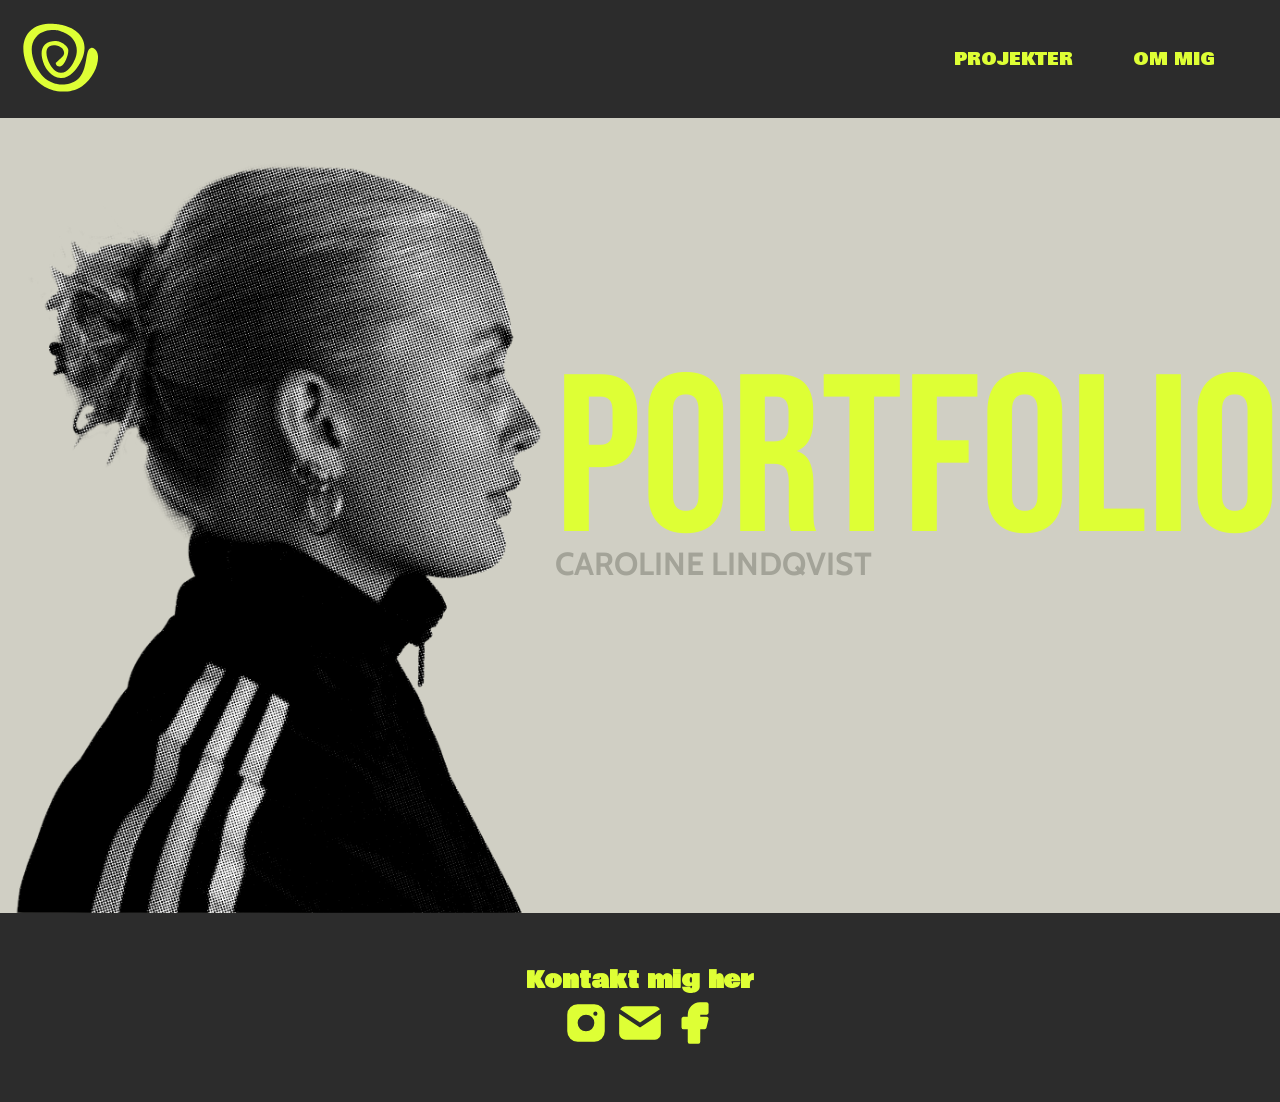
==== index.html @ 2909e201 "indhold indsat på alle sider" ====
<!DOCTYPE html>
<html lang="da">

<head>
    <meta charset="UTF-8">
    <meta name="viewport" content="width=device-width, initial-scale=1.0">
    <title>Forside</title>
    <link rel="stylesheet" href="generel.css">
    <link rel="stylesheet" href="layout.css">

    <link rel="preconnect" href="https://fonts.googleapis.com">
    <link rel="preconnect" href="https://fonts.gstatic.com" crossorigin>
    <link href="https://fonts.googleapis.com/css2?family=Bebas+Neue&display=swap" rel="stylesheet">

    <link rel="preconnect" href="https://fonts.googleapis.com">
    <link rel="preconnect" href="https://fonts.gstatic.com" crossorigin>
    <link href="https://fonts.googleapis.com/css2?family=Cabin:ital,wght@0,400..700;1,400..700&display=swap"
        rel="stylesheet">

    <link rel="preconnect" href="https://fonts.googleapis.com">
    <link rel="preconnect" href="https://fonts.gstatic.com" crossorigin>
    <link
        href="https://fonts.googleapis.com/css2?family=Inter:ital,opsz,wght@0,14..32,100..900;1,14..32,100..900&display=swap"
        rel="stylesheet">

    <link rel="preconnect" href="https://fonts.googleapis.com">
    <link rel="preconnect" href="https://fonts.gstatic.com" crossorigin>
    <link href="https://fonts.googleapis.com/css2?family=Bowlby+One&display=swap" rel="stylesheet">

    <link rel="icon" type="image/png" href="img/favikon.png">

</head>

<body>
    <header>
        <div class="logo">
            <a href="index.html">
                <svg id="Layer_3" xmlns="http://www.w3.org/2000/svg" version="1.1" viewBox="0 0 136.2 126.37"
                    fill="currentColor">

                    <path class="st0"
                        d="M61.07,72.89c-.71.94.81,4.3,2.64,5.39s4.6.8,5.57.4c7.45-2.71,14.04-21.52,12.8-28.45-.97-5.4-9.56-12.35-16.09-13.77-2-.38-15.22-2.69-23.5,5.4-12.56,12.27-.6,35.6,0,36.73,1.23,2.33,10.38,19.61,26.74,20.26,16.04.64,26.47-15.2,30.52-21.34,2.74-4.15,15.49-23.51,7.56-43.21-9.03-22.43-37.15-26.14-43.75-27.01-5.73-.75-32.48-4.28-48.08,13.23-17.86,20.05-8,53.01,3.24,70.49,3.29,5.12,15.11,22.88,38.62,28.9,4.5,1.15,27.85,6.59,48.35-7.29,23.56-15.96,33.35-50.7,23.23-61.58-.44-.48-3.9-4.19-7.83-3.51-11.53,2-3.84,37.77-23.77,54.29-15.24,12.64-37.58,6.51-38.62,6.21-16.7-4.84-24.86-18.02-28.09-23.23-1.03-1.66-21.03-34.96-3.51-55.64,12.14-14.33,33.18-11.87,35.11-11.61,1.82.24,25.57,3.77,32.68,23.77,5.02,14.13-1.7,26.82-3.51,30.25-2.16,4.08-9.91,18.73-21.88,18.37-9.87-.3-16.13-10.63-18.37-14.31-5.42-8.94-9.36-24.26-2.43-29.71,1.07-.84,5.49-4.54,13.51-2.38,5,.97,7.51,3.26,9,4.32,1.08.77,6.14,7.05,2.87,12.12-2.3,3.57-12.15,11.75-13.02,12.91Z" />
                </svg>
            </a>
        </div>
        <nav>
            <ul class="menu">
                <li><a href="projekter.html">PROJEKTER</a></li>
                <li><a href="om_mig.html">OM MIG</a></li>

            </ul>

            <button class="burger">
                <span class="line"></span>
                <span class="line"></span>
                <span class="line"></span>

            </button>

        </nav>
    </header>

    <main id="hero">

        <img src="img/potraet.webp" alt="potraet">
        <div class="hero-text">
            <h1>PORTFOLIO</h1>
            <h2>CAROLINE LINDQVIST</h2>
        </div>
    </main>

    <footer>

        <h3>Kontakt mig her</h3>

        <svg xmlns="http://www.w3.org/2000/svg" width="24" height="24" viewBox="0 0 24 24" fill="currentColor"
            class="icon icon-tabler icons-tabler-filled icon-tabler-brand-instagram">
            <path stroke="none" d="M0 0h24v24H0z" fill="none" />
            <path
                d="M16 3a5 5 0 0 1 5 5v8a5 5 0 0 1 -5 5h-8a5 5 0 0 1 -5 -5v-8a5 5 0 0 1 5 -5zm-4 5a4 4 0 0 0 -3.995 3.8l-.005 .2a4 4 0 1 0 4 -4m4.5 -1.5a1 1 0 0 0 -.993 .883l-.007 .127a1 1 0 0 0 1.993 .117l.007 -.127a1 1 0 0 0 -1 -1" />
        </svg>

        <svg xmlns="http://www.w3.org/2000/svg" width="24" height="24" viewBox="0 0 24 24" fill="currentColor"
            class="icon icon-tabler icons-tabler-filled icon-tabler-mail">
            <path stroke="none" d="M0 0h24v24H0z" fill="none" />
            <path
                d="M22 7.535v9.465a3 3 0 0 1 -2.824 2.995l-.176 .005h-14a3 3 0 0 1 -2.995 -2.824l-.005 -.176v-9.465l9.445 6.297l.116 .066a1 1 0 0 0 .878 0l.116 -.066l9.445 -6.297z" />
            <path
                d="M19 4c1.08 0 2.027 .57 2.555 1.427l-9.555 6.37l-9.555 -6.37a2.999 2.999 0 0 1 2.354 -1.42l.201 -.007h14z" />
        </svg>

        <svg xmlns="http://www.w3.org/2000/svg" width="24" height="24" viewBox="0 0 24 24" fill="currentColor"
            class="icon icon-tabler icons-tabler-filled icon-tabler-brand-facebook">
            <path stroke="none" d="M0 0h24v24H0z" fill="none" />
            <path
                d="M18 2a1 1 0 0 1 .993 .883l.007 .117v4a1 1 0 0 1 -.883 .993l-.117 .007h-3v1h3a1 1 0 0 1 .991 1.131l-.02 .112l-1 4a1 1 0 0 1 -.858 .75l-.113 .007h-2v6a1 1 0 0 1 -.883 .993l-.117 .007h-4a1 1 0 0 1 -.993 -.883l-.007 -.117v-6h-2a1 1 0 0 1 -.993 -.883l-.007 -.117v-4a1 1 0 0 1 .883 -.993l.117 -.007h2v-1a6 6 0 0 1 5.775 -5.996l.225 -.004h3z" />
        </svg>

    </footer>
    <script src="menu.js"></script>
</body>

</html>
---- generel.css ----
/*************** Reset *********************/
* {
  margin: 0;
  padding: 0;
  box-sizing: border-box;
}

img {
  width: 100%;
  height: auto;
  display: block;
}

/************ Farver **************/
html {
  --dark-grey: #2c2c2c;
  --light-grey: #a3a398;
  --creme: #d0cfc4;
  --red: #861627;
  --neon: #deff35;
}
/************ Fonts **************/
.bebas-neue-regular {
  font-family: "Bebas Neue", sans-serif;
  font-weight: 100;
  font-style: normal;
}

.cabin {
  font-family: "Cabin", sans-serif;
  font-weight: 100;
  font-style: normal;
  font-variation-settings: "wdth" 100;
}

.bowlby-one-regular {
  font-family: "Bowlby One", sans-serif;
  font-weight: 400;
  font-style: normal;
}

.inter {
  font-family: "Inter", sans-serif;
  font-style: normal;
}

/*********** h1 h2 h3 p ************/
h1 {
  font-family: "Bebas Neue", sans-serif;
  font-size: 6.5rem;
  font-weight: 100;
  color: var(--dark-grey);
  text-align: center;
}

h2 {
  font-size: 2rem;
  font-family: "Cabin", sans-serif;
  color: var(--light-grey);
}
h3 {
  font-size: 1.4rem;
  font-family: "Bowlby One", sans-serif;
  color: var(--neon);
}

h4 {
  font-size: 1.2rem;
  font-family: "Cabin", sans-serif;
  color: var(--dark-grey);
}

p {
  font-family: "Inter", sans-serif;
  font-weight: 500;
  font-size: 1.2rem;
  color: var(--dark-grey);
}

/**************** Baggrundsfarve ******************/
body {
  background-color: var(--creme);
}

/**************** gap i siderne ******************/

.gap {
  margin: 0;
  padding: 2rem;
}

/**************** Menu desktop ******************/
.logo img {
  width: 100px;
  height: 100px;
  border-style: none;
  margin-left: 20px;
}

.logo svg {
  color: var(--neon);
  width: 120px;
  height: auto;
  padding: 20px;
}

header {
  position: sticky;
  top: 0; /* sidder i toppen af viewport */
  z-index: 1000; /* sørger for, at den ligger ovenpå alt andet indhold */
  display: flex;
  justify-content: space-between;
  align-items: center;
  background-color: var(--dark-grey);
}

.menu {
  display: flex;
  list-style: none;
  margin: 0;
  padding: 0;
  margin-right: 40px;
}

.menu li {
  margin-right: 20px;
}

.menu li:last-child {
  margin-right: 0;
}

.menu a {
  display: block;
  padding: 15px;
  margin-right: 10px;
  text-decoration: none;
  transition: color 0.3s;
  text-align: end;
  border-radius: 15px;
  font-size: 1.1rem;
  color: var(--neon);
  font-family: "Bowlby One", sans-serif;
}

.menu a:hover {
  color: var(--creme);
  cursor: pointer;
}

@media screen and (max-width: 840px) {
  .menu {
    display: none;
  }
}

/**************** Menu burger ******************/

.burger {
  width: 30px;
  height: 20px;
  cursor: pointer;
}

.burger .line {
  display: block;
  width: 100%;
  height: 4px;
  border-radius: 20px;
  background-color: var(--neon);
  margin-bottom: 5px;
  transition: 0.2s linear;
}
.burger {
  display: none;
}
@media screen and (max-width: 840px) {
  .menu {
    display: none;
  }
  .burger {
    display: block;
    background-color: transparent;
    border: 0;
    margin-right: 10px;
  }
  .burger.active .line:nth-child(1) {
    transform: rotate(45deg) translate(5px, 5px);
    transition: 0.2s linear;
  }

  .burger.active .line:nth-child(2) {
    opacity: 0;
    transition: 0.15s linear;
  }

  .burger.active .line:nth-child(3) {
    transform: rotate(-45deg) translate(5px, -5px);
    transition: 0.2s linear;
  }

  nav.active .menu {
    display: block;
    background-color: var(--dark-grey);
    position: absolute;
    top: 94px;
    left: 0;
    width: 100%;
    box-shadow: 0 10px 10px rgba(0, 0, 0, 0.1);
    z-index: 1;
  }

  nav.active .menu li {
    margin: 10px 20px;
  }

  nav.active .menu a {
    font-size: 24px;
    border: none;
  }
}

/* main img {
  width: 450px;
  height: auto;
  align-items: center;
  text-align: center;
} */

@media screen and (min-width: 840px) {
  main img {
    width: 700px;
    height: auto;
    align-items: center;
    text-align: center;
  }
}

/**************** Video ******************/
.gif {
  display: block; /* vigtig for margin auto */
  width: 300px; /* eller procent, fx 50% */
  height: auto; /* bevarer proportioner */
  margin: 0 auto; /* centrerer horisontalt */
}

/**************** Footer ******************/
.icon-tabler {
  color: var(--neon);
  width: 50px;
  height: 50px;
}

footer {
  background-color: var(--dark-grey);
  text-align: center;
  padding: 50px;
}
---- layout.css ----
/**************** forside mobile ******************/

/* HERO – MOBIL */

#hero {
  position: relative; /* Reference til absolute tekst */
  display: flex;
  flex-direction: column;
  align-items: center;
  justify-content: center;
}

/* Billede */
#hero img {
  width: 100%;
  height: auto;
  display: block;
  margin-top: 2rem;
}

/* Tekst wrapper */
.hero-text {
  position: absolute;
  top: 55%;
  left: 50%;
  transform: translateX(-50%);
  display: flex;
  flex-direction: column;
  align-items: center;
  text-align: center;
}

/* Overskrift */
#hero h1 {
  margin: 0;
  font-size: 8rem;
  color: var(--neon);
  line-height: 1;
}

/* Underoverskrift */
#hero h2 {
  margin: 0;
  font-size: 2rem;
  color: var(--light-grey);
}

@media (min-width: 840px) {
  #hero {
    display: grid;
    grid-template-columns: 1fr 1fr;
    align-items: center;
  }

  #hero img {
    grid-column: 1;
    width: 100%;
    height: auto;
  }

  .hero-text {
    position: static; /* fjerner absolute */
    transform: none; /* fjerner oversættelse */
    grid-column: 2;
    align-items: flex-start;
    text-align: left;
    display: flex;
    flex-direction: column;
    margin-top: -6rem;
  }

  #hero h1 {
    font-size: 14rem;
  }

  #hero h2 {
    font-size: 2rem;
    margin-top: -2rem;
  }
}

/**************** Om mig ******************/
.kompetencer {
  text-align: center;
}

/**************** Projekter ******************/

.pil {
  display: block;
  margin: 0 auto;
}

.hover_img {
  display: block;
  margin: 0 auto;
}

@media (min-width: 840px) {
  .projekter_web_grid_1-1 {
    display: grid;
    grid-template-columns: 1fr 1fr;
    gap: 20px;
  }

  .projekter_web_grid_1-1 img {
    width: 100%;
    height: auto;
    border-radius: 20px;
  }
}
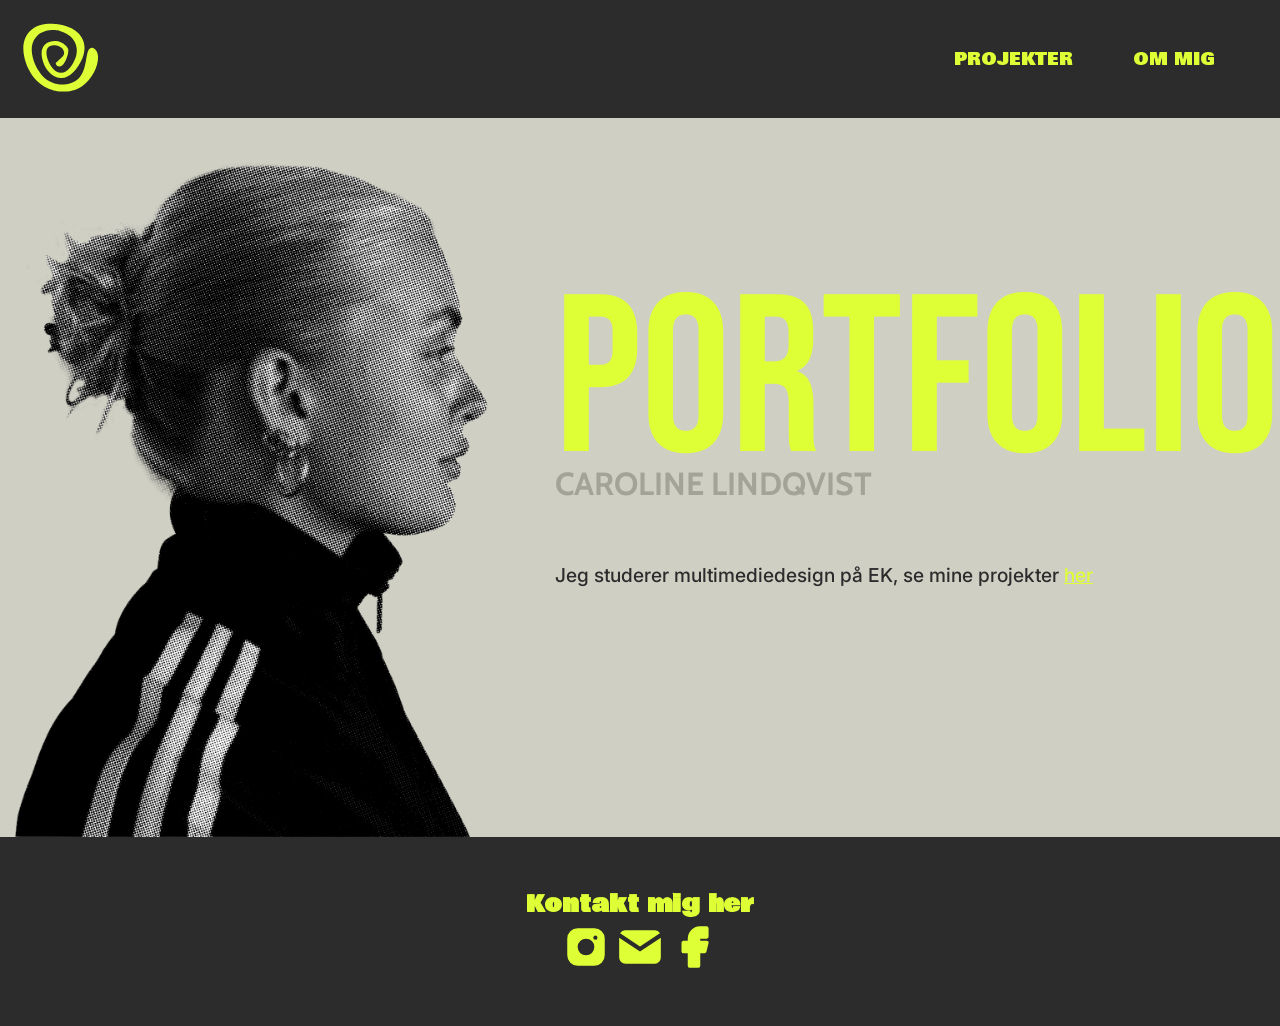
==== commit c5af4644: "billeder sat ind" ====
--- a/index.html
+++ b/index.html
@@ -2,11 +2,13 @@
 <html lang="da">
 
 <head>
+    <meta name="robots" content="noindex">
     <meta charset="UTF-8">
     <meta name="viewport" content="width=device-width, initial-scale=1.0">
     <title>Forside</title>
     <link rel="stylesheet" href="generel.css">
     <link rel="stylesheet" href="layout.css">
+    <link rel="stylesheet" href="style.css">
 
     <link rel="preconnect" href="https://fonts.googleapis.com">
     <link rel="preconnect" href="https://fonts.gstatic.com" crossorigin>
@@ -27,7 +29,7 @@
     <link rel="preconnect" href="https://fonts.gstatic.com" crossorigin>
     <link href="https://fonts.googleapis.com/css2?family=Bowlby+One&display=swap" rel="stylesheet">
 
-    <link rel="icon" type="image/png" href="img/favikon.png">
+    <link rel="icon" type="image/png" href="favikon.png">
 
 </head>
 
@@ -66,6 +68,10 @@
         <div class="hero-text">
             <h1>PORTFOLIO</h1>
             <h2>CAROLINE LINDQVIST</h2>
+            <p class="web_text">
+                Jeg studerer multimediedesign på EK, se mine projekter
+                <a href="projekter.html" class="forside_link">her</a>
+            </p>
         </div>
     </main>
 
--- a/generel.css
+++ b/generel.css
@@ -54,9 +54,9 @@
 }
 
 h2 {
-  font-size: 2rem;
+  font-size: 1.7rem;
   font-family: "Cabin", sans-serif;
-  color: var(--light-grey);
+  color: var(--dark-grey);
 }
 h3 {
   font-size: 1.4rem;
@@ -87,6 +87,14 @@
 .gap {
   margin: 0;
   padding: 2rem;
+}
+
+@media (min-width: 840px) {
+  .gap {
+    padding: 5rem;
+    margin-left: 5rem;
+    margin-right: 5rem;
+  }
 }
 
 /**************** Menu desktop ******************/
--- a/layout.css
+++ b/layout.css
@@ -43,6 +43,11 @@
   margin: 0;
   font-size: 2rem;
   color: var(--light-grey);
+  margin-bottom: 30px;
+}
+
+.hero-text p {
+  margin-top: 30px;
 }
 
 @media (min-width: 840px) {
@@ -54,7 +59,7 @@
 
   #hero img {
     grid-column: 1;
-    width: 100%;
+    width: 90%;
     height: auto;
   }
 
@@ -76,6 +81,17 @@
   #hero h2 {
     font-size: 2rem;
     margin-top: -2rem;
+    color: var(--light-grey);
+  }
+}
+
+.web_text {
+  display: none; /* fjerner på mobil */
+}
+
+@media (min-width: 840px) {
+  .web_text {
+    display: block;
   }
 }
 
@@ -104,8 +120,20 @@
   }
 
   .projekter_web_grid_1-1 img {
-    width: 100%;
+    width: 80%;
     height: auto;
     border-radius: 20px;
   }
+
+  .center_p {
+    text-align: center;
+  }
 }
+
+/**************** Tema 2 ******************/
+
+/**************** Tema 3 ******************/
+
+/**************** Tema 4 ******************/
+
+/**************** Tema 5 ******************/
--- a/style.css
+++ b/style.css
@@ -0,0 +1,76 @@
+/**************** Forside******************/
+.forside_link {
+  color: var(--neon);
+}
+
+/**************** Om mig ******************/
+.om_mig_h1 {
+  font-size: 6rem;
+}
+/**************** Projekter ******************/
+
+.hover_img {
+  width: 100%;
+  height: auto;
+  border-radius: 20px;
+  filter: grayscale(100%) brightness(90%);
+  transition: all 0.5s ease;
+  margin-bottom: 10px;
+  margin-top: 30px;
+  border: 2px solid var(--neon);
+}
+
+.hover_img:hover {
+  filter: grayscale(0%);
+}
+
+.knap_projekter {
+  display: inline-block; /* Gør linket til en "knap" */
+  font-family: "Bowlby One", sans-serif;
+  background-color: var(--creme);
+  color: var(--neon);
+  border: 2px solid var(--dark-grey);
+  border-radius: 20px;
+  padding: 10px 20px;
+  text-decoration: none;
+  transition: 0.3s;
+}
+
+.knap_projekter:hover {
+  background-color: var(--neon);
+  color: var(--dark-grey);
+}
+
+.projekt {
+  text-align: center;
+}
+
+/**************** Tema generelt ******************/
+.tema {
+  border-radius: 20px;
+}
+
+.knap_link {
+  display: inline-block; /* Gør linket til en "knap" */
+  font-family: "Bowlby One", sans-serif;
+  background-color: var(--neon);
+  color: var(--dark-grey);
+  border: 2px solid var(--dark-grey);
+  border-radius: 20px;
+  padding: 10px 20px;
+  text-decoration: none;
+  transition: 0.3s;
+}
+
+.knap_link:hover {
+  background-color: var(--dark-grey);
+  color: var(--neon);
+}
+
+/**************** Tema 2 ******************/
+
+/**************** Tema 3 ******************/
+
+/**************** Tema 4 ******************/
+
+/**************** Tema 5 ******************/
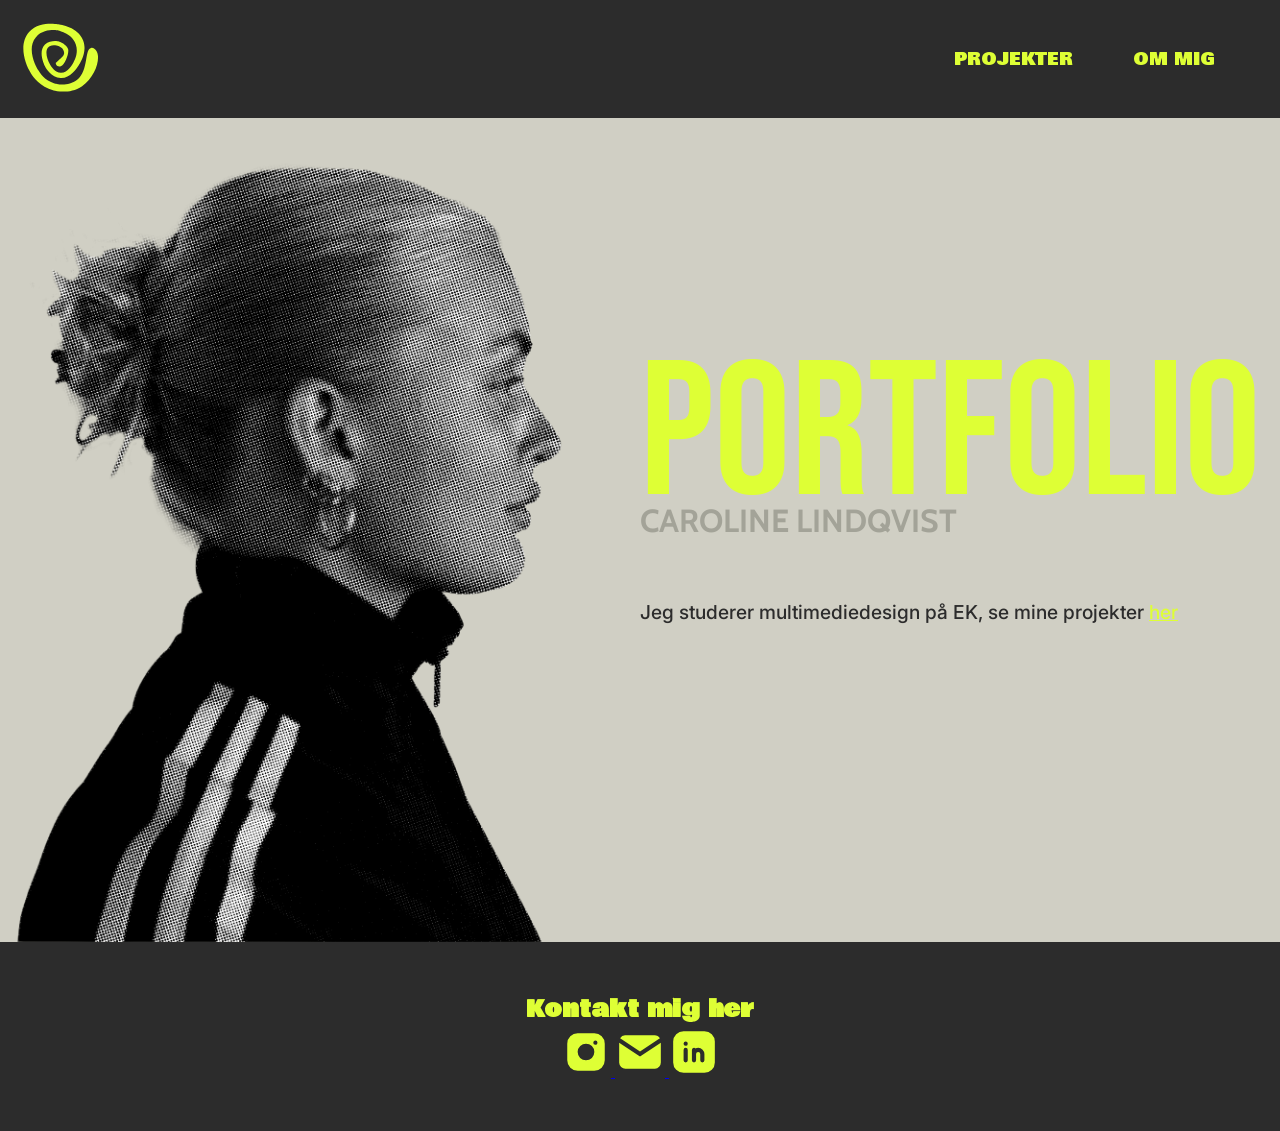
==== commit 3f010974: "Footer done" ====
--- a/index.html
+++ b/index.html
@@ -79,29 +79,32 @@
 
         <h3>Kontakt mig her</h3>
 
-        <svg xmlns="http://www.w3.org/2000/svg" width="24" height="24" viewBox="0 0 24 24" fill="currentColor"
-            class="icon icon-tabler icons-tabler-filled icon-tabler-brand-instagram">
-            <path stroke="none" d="M0 0h24v24H0z" fill="none" />
-            <path
-                d="M16 3a5 5 0 0 1 5 5v8a5 5 0 0 1 -5 5h-8a5 5 0 0 1 -5 -5v-8a5 5 0 0 1 5 -5zm-4 5a4 4 0 0 0 -3.995 3.8l-.005 .2a4 4 0 1 0 4 -4m4.5 -1.5a1 1 0 0 0 -.993 .883l-.007 .127a1 1 0 0 0 1.993 .117l.007 -.127a1 1 0 0 0 -1 -1" />
-        </svg>
-
-        <svg xmlns="http://www.w3.org/2000/svg" width="24" height="24" viewBox="0 0 24 24" fill="currentColor"
-            class="icon icon-tabler icons-tabler-filled icon-tabler-mail">
-            <path stroke="none" d="M0 0h24v24H0z" fill="none" />
-            <path
-                d="M22 7.535v9.465a3 3 0 0 1 -2.824 2.995l-.176 .005h-14a3 3 0 0 1 -2.995 -2.824l-.005 -.176v-9.465l9.445 6.297l.116 .066a1 1 0 0 0 .878 0l.116 -.066l9.445 -6.297z" />
-            <path
-                d="M19 4c1.08 0 2.027 .57 2.555 1.427l-9.555 6.37l-9.555 -6.37a2.999 2.999 0 0 1 2.354 -1.42l.201 -.007h14z" />
-        </svg>
-
-        <svg xmlns="http://www.w3.org/2000/svg" width="24" height="24" viewBox="0 0 24 24" fill="currentColor"
-            class="icon icon-tabler icons-tabler-filled icon-tabler-brand-facebook">
-            <path stroke="none" d="M0 0h24v24H0z" fill="none" />
-            <path
-                d="M18 2a1 1 0 0 1 .993 .883l.007 .117v4a1 1 0 0 1 -.883 .993l-.117 .007h-3v1h3a1 1 0 0 1 .991 1.131l-.02 .112l-1 4a1 1 0 0 1 -.858 .75l-.113 .007h-2v6a1 1 0 0 1 -.883 .993l-.117 .007h-4a1 1 0 0 1 -.993 -.883l-.007 -.117v-6h-2a1 1 0 0 1 -.993 -.883l-.007 -.117v-4a1 1 0 0 1 .883 -.993l.117 -.007h2v-1a6 6 0 0 1 5.775 -5.996l.225 -.004h3z" />
-        </svg>
-
+        <a href="https://www.instagram.com/carolindqviist/" target="_blank">
+            <svg xmlns="http://www.w3.org/2000/svg" width="24" height="24" viewBox="0 0 24 24" fill="currentColor"
+                class="icon icon-tabler icons-tabler-filled icon-tabler-brand-instagram">
+                <path stroke="none" d="M0 0h24v24H0z" fill="none" />
+                <path
+                    d="M16 3a5 5 0 0 1 5 5v8a5 5 0 0 1 -5 5h-8a5 5 0 0 1 -5 -5v-8a5 5 0 0 1 5 -5zm-4 5a4 4 0 0 0 -3.995 3.8l-.005 .2a4 4 0 1 0 4 -4m4.5 -1.5a1 1 0 0 0 -.993 .883l-.007 .127a1 1 0 0 0 1.993 .117l.007 -.127a1 1 0 0 0 -1 -1" />
+            </svg>
+        </a>
+        <a href="mailto:carolinelindqvist12@gmail.com" target="_blank">
+            <svg xmlns="http://www.w3.org/2000/svg" width="24" height="24" viewBox="0 0 24 24" fill="currentColor"
+                class="icon icon-tabler icons-tabler-filled icon-tabler-mail">
+                <path stroke="none" d="M0 0h24v24H0z" fill="none" />
+                <path
+                    d="M22 7.535v9.465a3 3 0 0 1 -2.824 2.995l-.176 .005h-14a3 3 0 0 1 -2.995 -2.824l-.005 -.176v-9.465l9.445 6.297l.116 .066a1 1 0 0 0 .878 0l.116 -.066l9.445 -6.297z" />
+                <path
+                    d="M19 4c1.08 0 2.027 .57 2.555 1.427l-9.555 6.37l-9.555 -6.37a2.999 2.999 0 0 1 2.354 -1.42l.201 -.007h14z" />
+            </svg>
+        </a>
+        <a href="https://www.linkedin.com/in/caroline-lindqvist-05400b3a5/" target="_blank">
+            <svg xmlns="http://www.w3.org/2000/svg" width="24" height="24" viewBox="0 0 24 24" fill="currentColor"
+                class="icon icon-tabler icons-tabler-filled icon-tabler-brand-linkedin">
+                <path stroke="none" d="M0 0h24v24H0z" fill="none" />
+                <path
+                    d="M17 2a5 5 0 0 1 5 5v10a5 5 0 0 1 -5 5h-10a5 5 0 0 1 -5 -5v-10a5 5 0 0 1 5 -5zm-9 8a1 1 0 0 0 -1 1v5a1 1 0 0 0 2 0v-5a1 1 0 0 0 -1 -1m6 0a3 3 0 0 0 -1.168 .236l-.125 .057a1 1 0 0 0 -1.707 .707v5a1 1 0 0 0 2 0v-3a1 1 0 0 1 2 0v3a1 1 0 0 0 2 0v-3a3 3 0 0 0 -3 -3m-6 -3a1 1 0 0 0 -.993 .883l-.007 .127a1 1 0 0 0 1.993 .117l.007 -.127a1 1 0 0 0 -1 -1" />
+            </svg>
+        </a>
     </footer>
     <script src="menu.js"></script>
 </body>
--- a/layout.css
+++ b/layout.css
@@ -75,7 +75,7 @@
   }
 
   #hero h1 {
-    font-size: 14rem;
+    font-size: 12rem;
   }
 
   #hero h2 {
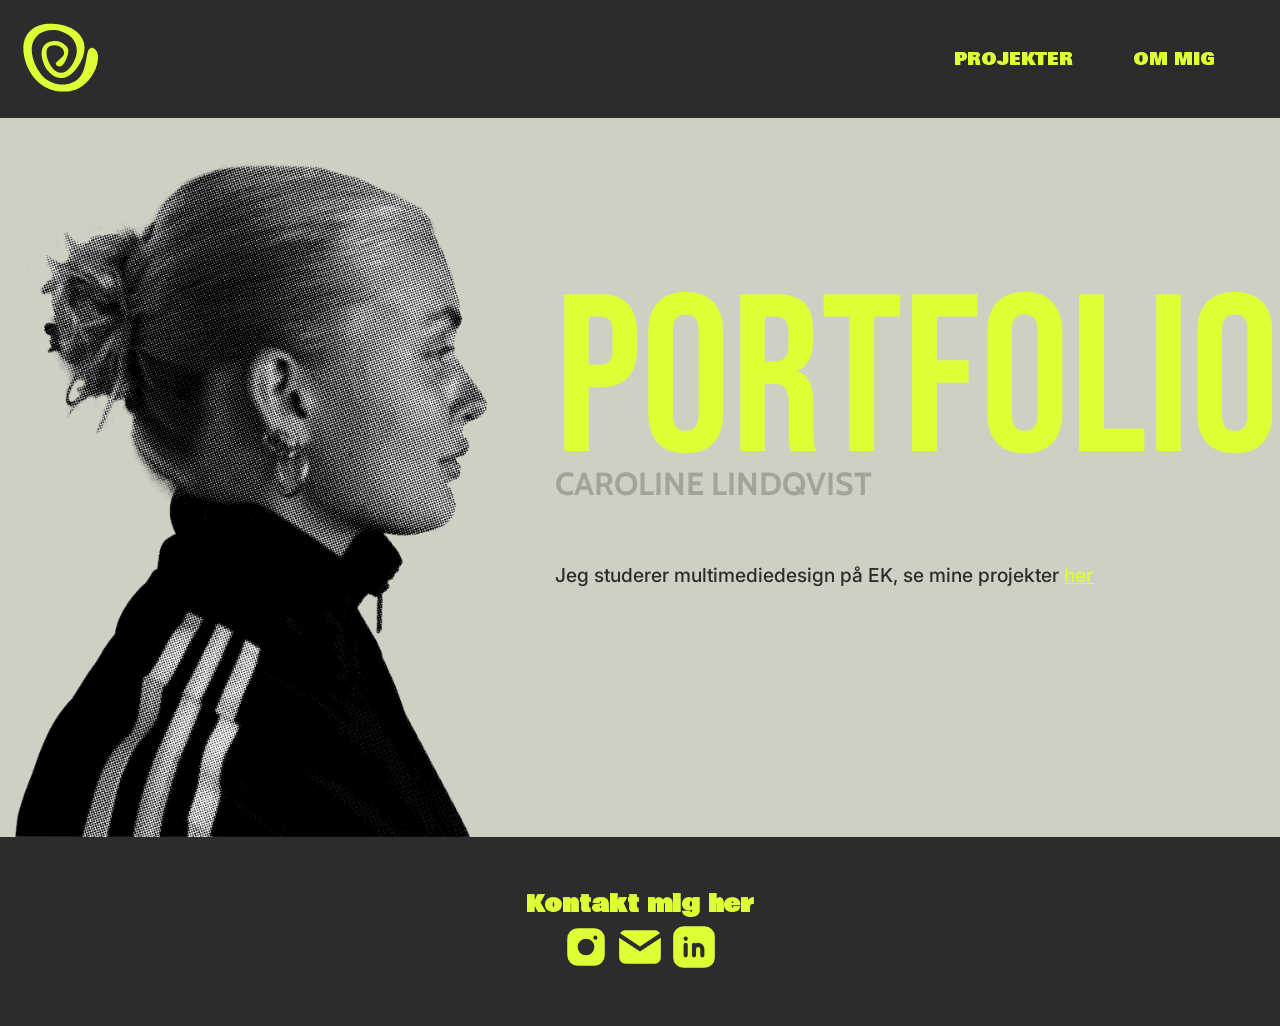
==== commit bd7cb18a: "done" ====
--- a/index.html
+++ b/index.html
@@ -37,8 +37,7 @@
     <header>
         <div class="logo">
             <a href="index.html">
-                <svg id="Layer_3" xmlns="http://www.w3.org/2000/svg" version="1.1" viewBox="0 0 136.2 126.37"
-                    fill="currentColor">
+                <svg xmlns="http://www.w3.org/2000/svg" version="1.1" viewBox="0 0 136.2 126.37" fill="currentColor">
 
                     <path class="st0"
                         d="M61.07,72.89c-.71.94.81,4.3,2.64,5.39s4.6.8,5.57.4c7.45-2.71,14.04-21.52,12.8-28.45-.97-5.4-9.56-12.35-16.09-13.77-2-.38-15.22-2.69-23.5,5.4-12.56,12.27-.6,35.6,0,36.73,1.23,2.33,10.38,19.61,26.74,20.26,16.04.64,26.47-15.2,30.52-21.34,2.74-4.15,15.49-23.51,7.56-43.21-9.03-22.43-37.15-26.14-43.75-27.01-5.73-.75-32.48-4.28-48.08,13.23-17.86,20.05-8,53.01,3.24,70.49,3.29,5.12,15.11,22.88,38.62,28.9,4.5,1.15,27.85,6.59,48.35-7.29,23.56-15.96,33.35-50.7,23.23-61.58-.44-.48-3.9-4.19-7.83-3.51-11.53,2-3.84,37.77-23.77,54.29-15.24,12.64-37.58,6.51-38.62,6.21-16.7-4.84-24.86-18.02-28.09-23.23-1.03-1.66-21.03-34.96-3.51-55.64,12.14-14.33,33.18-11.87,35.11-11.61,1.82.24,25.57,3.77,32.68,23.77,5.02,14.13-1.7,26.82-3.51,30.25-2.16,4.08-9.91,18.73-21.88,18.37-9.87-.3-16.13-10.63-18.37-14.31-5.42-8.94-9.36-24.26-2.43-29.71,1.07-.84,5.49-4.54,13.51-2.38,5,.97,7.51,3.26,9,4.32,1.08.77,6.14,7.05,2.87,12.12-2.3,3.57-12.15,11.75-13.02,12.91Z" />
@@ -64,7 +63,9 @@
 
     <main id="hero">
 
+
         <img src="img/potraet.webp" alt="potraet">
+
         <div class="hero-text">
             <h1>PORTFOLIO</h1>
             <h2>CAROLINE LINDQVIST</h2>
@@ -73,6 +74,7 @@
                 <a href="projekter.html" class="forside_link">her</a>
             </p>
         </div>
+
     </main>
 
     <footer>
--- a/generel.css
+++ b/generel.css
@@ -86,7 +86,7 @@
 
 .gap {
   margin: 0;
-  padding: 2rem;
+  padding: 3rem;
 }
 
 @media (min-width: 840px) {
@@ -264,3 +264,7 @@
   text-align: center;
   padding: 50px;
 }
+
+footer a {
+  text-decoration: none;
+}
--- a/layout.css
+++ b/layout.css
@@ -33,7 +33,7 @@
 /* Overskrift */
 #hero h1 {
   margin: 0;
-  font-size: 8rem;
+  font-size: 7rem;
   color: var(--neon);
   line-height: 1;
 }
@@ -75,7 +75,7 @@
   }
 
   #hero h1 {
-    font-size: 12rem;
+    font-size: 14rem;
   }
 
   #hero h2 {
@@ -96,20 +96,129 @@
 }
 
 /**************** Om mig ******************/
+.pil {
+  display: none;
+}
+@media (min-width: 840px) {
+  .pil {
+    display: block;
+    margin-top: 60px; /* længere ned på desktop */
+    align-self: center;
+  }
+}
+
 .kompetencer {
   text-align: center;
 }
 
+.om_mig_h2 {
+  text-align: center;
+  margin-top: 3rem;
+  margin-bottom: 1rem;
+}
+
+.om_mig {
+  margin-top: 3rem;
+  gap: 2rem;
+}
+
+.om_mig div {
+  margin-top: 2rem;
+}
+
+@media (min-width: 840px) {
+  .om_mig_h2 {
+    font-size: 2.5rem;
+    margin-top: -1rem;
+  }
+
+  /* Containeren der holder alle elementerne */
+  .kompetencer {
+    display: flex;
+    flex-direction: column; /* Lister elementerne under hinanden */
+    align-items: center; /* Centrerer hele listen på siden */
+    gap: 10px; /* Afstand mellem hver linje */
+  }
+
+  /* Den enkelte række (Tekst + Prikker) */
+  .kompetencer_item {
+    display: flex;
+    justify-content: space-between; /* Skubber tekst til venstre og prikker til højre */
+    align-items: center; /* Sørger for de står lige vertikalt */
+    width: 100%;
+    max-width: 450px; /* Bestemmer hvor bred listen må være totalt */
+    padding: 0 20px;
+    box-sizing: border-box;
+  }
+
+  /* Justering af SVG'en så den passer pænt */
+  .kompetencer_item svg {
+    display: block;
+    width: auto;
+  }
+}
+
+.web_flex {
+  display: flex;
+  flex-direction: column; /* stacked på mobil */
+  gap: 20px;
+}
+
+.video-column video {
+  width: 80%;
+  height: auto;
+}
+
+/* Desktop layout */
+@media (min-width: 840px) {
+  .web_flex {
+    flex-direction: row; /* side-by-side */
+    align-items: center; /* lodret centrering */
+    gap: 20px;
+  }
+
+  .text-column {
+    order: 2; /* tekst til højre */
+    flex: 1;
+    display: flex;
+    flex-direction: column; /* h1 over p */
+    justify-content: center; /* centrerer lodret ift videoen */
+    padding-left: 20px;
+  }
+
+  .video-column {
+    order: 1; /* video til venstre */
+    flex: 1;
+  }
+
+  .om_mig {
+    padding: 100px;
+    margin-top: -3rem;
+    margin-left: 5rem;
+    margin-right: 5rem;
+  }
+
+  .om_mig_gap {
+    margin-top: 80px;
+  }
+}
+
 /**************** Projekter ******************/
-
-.pil {
-  display: block;
-  margin: 0 auto;
-}
 
 .hover_img {
   display: block;
   margin: 0 auto;
+}
+
+.center_text {
+  text-align: center;
+  margin-top: 80px;
+  color: var(--neon);
+}
+
+.projekter_p {
+  text-align: center;
+  margin-top: -0.5rem;
 }
 
 @media (min-width: 840px) {
@@ -125,15 +234,67 @@
     border-radius: 20px;
   }
 
-  .center_p {
+  .center_text {
     text-align: center;
-  }
+    margin-top: 100px;
+  }
+  .projekter_p {
+    text-align: center;
+    margin-top: -3rem;
+  }
+}
+
+/**************** Tema generelt ******************/
+@media (min-width: 840px) {
+  .tema_grid-1-1 {
+    display: grid;
+    grid-template-columns: 1fr 1fr;
+    gap: 20px;
+    margin-left: 70px;
+    margin-right: 70px;
+  }
+  .right {
+    grid-column: 2 / 3;
+    grid-row: 3 / 4;
+  }
+
+  .right_2 {
+    grid-column: 2 / 3;
+    grid-row: 4 / 5;
+  }
+
+  .left {
+    grid-column: 1 / 2;
+    grid-row: 1 / 2;
+  }
+
+  .left_2 {
+    grid-column: 1 / 2;
+    grid-row: 2 / 3;
+  }
+
+  .tema {
+    margin-bottom: 1rem;
+    margin-top: 1rem;
+  }
+}
+
+.center_knap {
+  text-align: center;
+  padding: 1rem;
+  margin-top: 8rem;
+}
+
+.tema {
+  margin-bottom: 4rem;
+  margin-top: 1rem;
 }
 
 /**************** Tema 2 ******************/
-
-/**************** Tema 3 ******************/
-
-/**************** Tema 4 ******************/
-
-/**************** Tema 5 ******************/
+.tema_h2 {
+  text-align: center;
+  margin-top: -1rem;
+  font-size: 2rem;
+  color: var(--light-grey);
+  margin-bottom: 8rem;
+}
--- a/style.css
+++ b/style.css
@@ -5,8 +5,25 @@
 
 /**************** Om mig ******************/
 .om_mig_h1 {
-  font-size: 6rem;
+  font-size: 4rem;
 }
+.om_mig_p {
+  margin-left: 20px;
+  margin-right: 20px;
+}
+
+.kompetencer h3 {
+  color: var(--dark-grey);
+  font-size: 1rem;
+}
+
+@media (min-width: 840px) {
+  .om_mig_h1 {
+    font-size: 9rem;
+    text-align: left;
+  }
+}
+
 /**************** Projekter ******************/
 
 .hover_img {
@@ -27,8 +44,8 @@
 .knap_projekter {
   display: inline-block; /* Gør linket til en "knap" */
   font-family: "Bowlby One", sans-serif;
-  background-color: var(--creme);
-  color: var(--neon);
+  background-color: var(--neon);
+  color: var(--dark-grey);
   border: 2px solid var(--dark-grey);
   border-radius: 20px;
   padding: 10px 20px;
@@ -37,17 +54,39 @@
 }
 
 .knap_projekter:hover {
-  background-color: var(--neon);
-  color: var(--dark-grey);
+  background-color: var(--dark-grey);
+  color: var(--neon);
+}
+.projekter_h1_web {
+  font-size: 6rem;
+  text-align: center;
 }
 
 .projekt {
   text-align: center;
 }
+@media (min-width: 840px) {
+  .projekter_h1_web {
+    font-size: 16rem;
+  }
+}
 
 /**************** Tema generelt ******************/
 .tema {
   border-radius: 20px;
+  max-width: 100%;
+}
+
+.tema_h1 {
+  font-size: 3rem;
+  margin-bottom: 2rem;
+}
+
+@media (min-width: 840px) {
+  .tema_h1 {
+    font-size: 6rem;
+    margin-bottom: 6rem;
+  }
 }
 
 .knap_link {
@@ -66,11 +105,3 @@
   background-color: var(--dark-grey);
   color: var(--neon);
 }
-
-/**************** Tema 2 ******************/
-
-/**************** Tema 3 ******************/
-
-/**************** Tema 4 ******************/
-
-/**************** Tema 5 ******************/
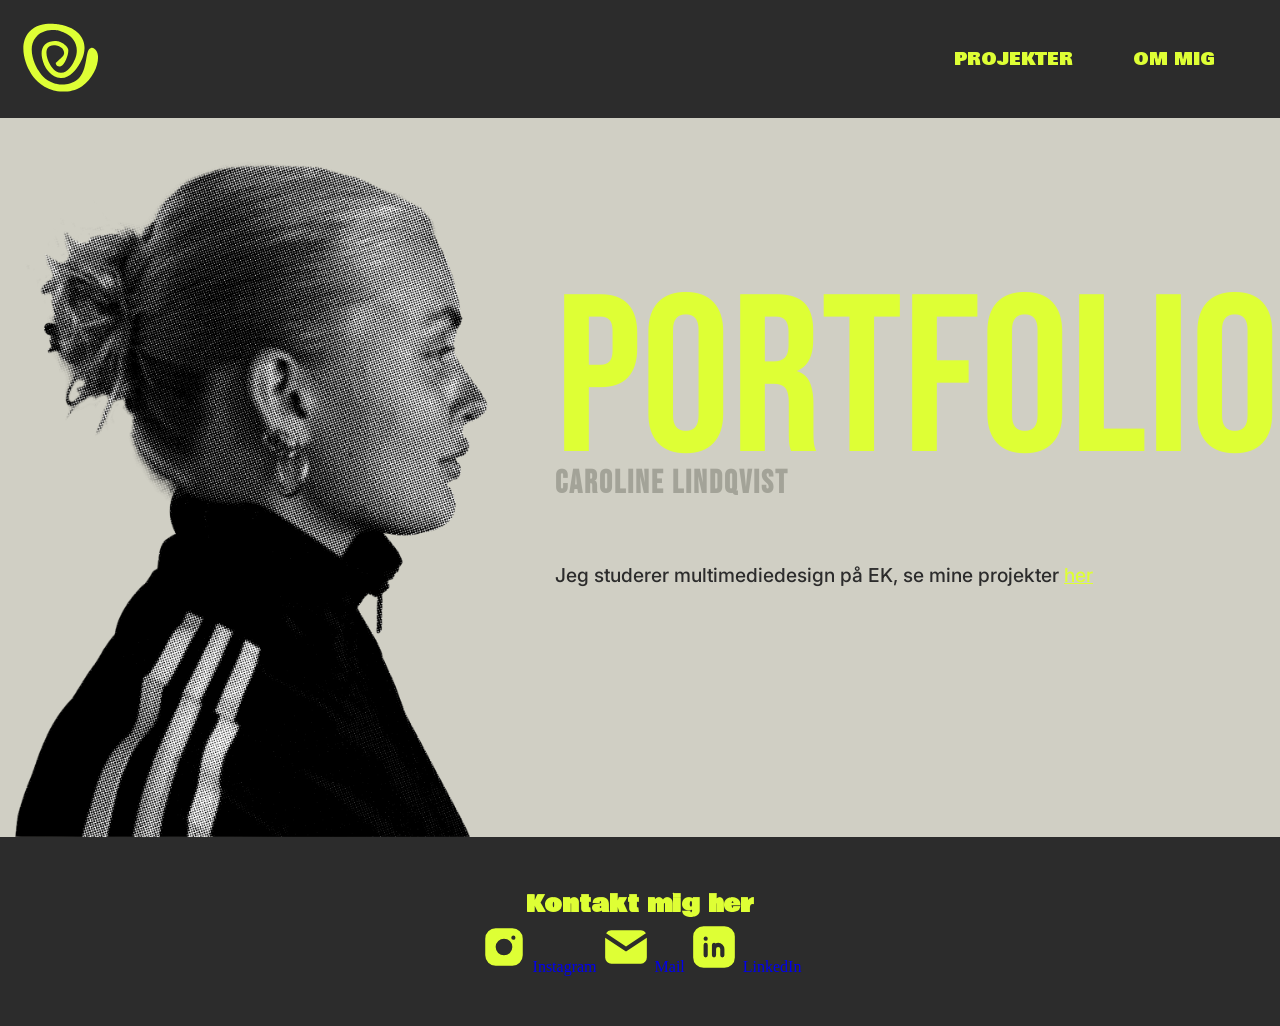
==== commit d68e62ff: "Font rettet og footer rettet" ====
--- a/index.html
+++ b/index.html
@@ -88,7 +88,7 @@
                 <path
                     d="M16 3a5 5 0 0 1 5 5v8a5 5 0 0 1 -5 5h-8a5 5 0 0 1 -5 -5v-8a5 5 0 0 1 5 -5zm-4 5a4 4 0 0 0 -3.995 3.8l-.005 .2a4 4 0 1 0 4 -4m4.5 -1.5a1 1 0 0 0 -.993 .883l-.007 .127a1 1 0 0 0 1.993 .117l.007 -.127a1 1 0 0 0 -1 -1" />
             </svg>
-        </a>
+            Instagram</a>
         <a href="mailto:carolinelindqvist12@gmail.com" target="_blank">
             <svg xmlns="http://www.w3.org/2000/svg" width="24" height="24" viewBox="0 0 24 24" fill="currentColor"
                 class="icon icon-tabler icons-tabler-filled icon-tabler-mail">
@@ -98,7 +98,7 @@
                 <path
                     d="M19 4c1.08 0 2.027 .57 2.555 1.427l-9.555 6.37l-9.555 -6.37a2.999 2.999 0 0 1 2.354 -1.42l.201 -.007h14z" />
             </svg>
-        </a>
+            Mail</a>
         <a href="https://www.linkedin.com/in/caroline-lindqvist-05400b3a5/" target="_blank">
             <svg xmlns="http://www.w3.org/2000/svg" width="24" height="24" viewBox="0 0 24 24" fill="currentColor"
                 class="icon icon-tabler icons-tabler-filled icon-tabler-brand-linkedin">
@@ -106,7 +106,7 @@
                 <path
                     d="M17 2a5 5 0 0 1 5 5v10a5 5 0 0 1 -5 5h-10a5 5 0 0 1 -5 -5v-10a5 5 0 0 1 5 -5zm-9 8a1 1 0 0 0 -1 1v5a1 1 0 0 0 2 0v-5a1 1 0 0 0 -1 -1m6 0a3 3 0 0 0 -1.168 .236l-.125 .057a1 1 0 0 0 -1.707 .707v5a1 1 0 0 0 2 0v-3a1 1 0 0 1 2 0v3a1 1 0 0 0 2 0v-3a3 3 0 0 0 -3 -3m-6 -3a1 1 0 0 0 -.993 .883l-.007 .127a1 1 0 0 0 1.993 .117l.007 -.127a1 1 0 0 0 -1 -1" />
             </svg>
-        </a>
+            LinkedIn</a>
     </footer>
     <script src="menu.js"></script>
 </body>
--- a/generel.css
+++ b/generel.css
@@ -16,7 +16,6 @@
   --dark-grey: #2c2c2c;
   --light-grey: #a3a398;
   --creme: #d0cfc4;
-  --red: #861627;
   --neon: #deff35;
 }
 /************ Fonts **************/
@@ -30,7 +29,6 @@
   font-family: "Cabin", sans-serif;
   font-weight: 100;
   font-style: normal;
-  font-variation-settings: "wdth" 100;
 }
 
 .bowlby-one-regular {
@@ -55,7 +53,7 @@
 
 h2 {
   font-size: 1.7rem;
-  font-family: "Cabin", sans-serif;
+  font-family: "Bebas Neue", sans-serif;
   color: var(--dark-grey);
 }
 h3 {
@@ -66,7 +64,7 @@
 
 h4 {
   font-size: 1.2rem;
-  font-family: "Cabin", sans-serif;
+  font-family: "Bebas Neue", sans-serif;
   color: var(--dark-grey);
 }
 
@@ -228,13 +226,6 @@
   }
 }
 
-/* main img {
-  width: 450px;
-  height: auto;
-  align-items: center;
-  text-align: center;
-} */
-
 @media screen and (min-width: 840px) {
   main img {
     width: 700px;
--- a/layout.css
+++ b/layout.css
@@ -3,7 +3,7 @@
 /* HERO – MOBIL */
 
 #hero {
-  position: relative; /* Reference til absolute tekst */
+  position: relative; /* Reference til absolute tekst som kan ligge sig ovenpå */
   display: flex;
   flex-direction: column;
   align-items: center;
@@ -23,7 +23,7 @@
   position: absolute;
   top: 55%;
   left: 50%;
-  transform: translateX(-50%);
+  transform: translateX(-50%); /* centrer h1 og h2 */
   display: flex;
   flex-direction: column;
   align-items: center;
@@ -42,6 +42,7 @@
 #hero h2 {
   margin: 0;
   font-size: 2rem;
+  letter-spacing: 2px;
   color: var(--light-grey);
   margin-bottom: 30px;
 }
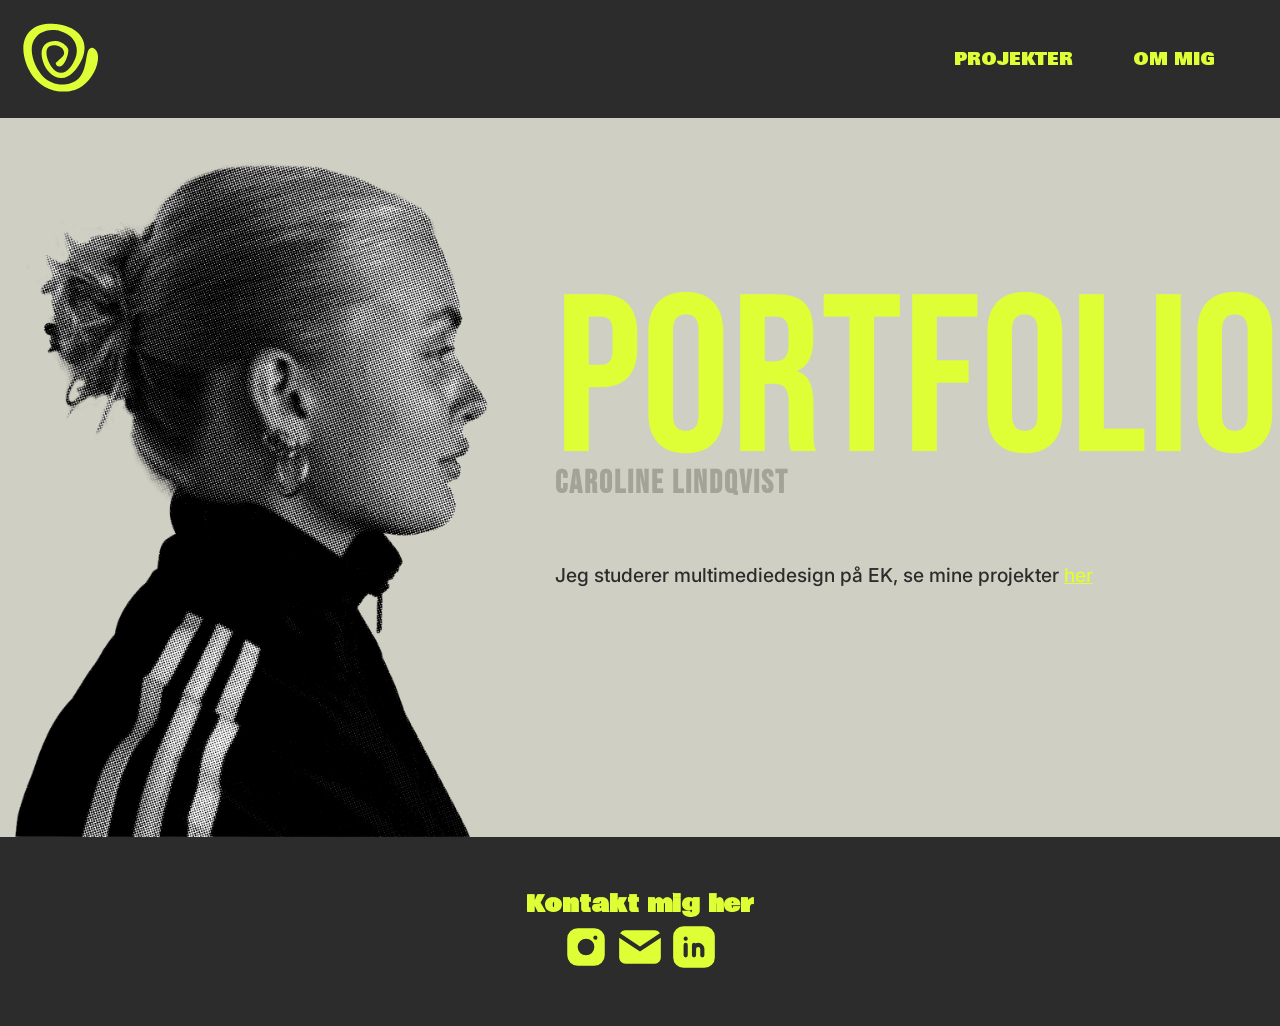
==== commit 34e21686: "links rettet" ====
--- a/index.html
+++ b/index.html
@@ -36,7 +36,7 @@
 <body>
     <header>
         <div class="logo">
-            <a href="index.html">
+            <a href="index.html" aria-label="Forside">
                 <svg xmlns="http://www.w3.org/2000/svg" version="1.1" viewBox="0 0 136.2 126.37" fill="currentColor">
 
                     <path class="st0"
@@ -81,15 +81,15 @@
 
         <h3>Kontakt mig her</h3>
 
-        <a href="https://www.instagram.com/carolindqviist/" target="_blank">
+        <a href="https://www.instagram.com/carolindqviist/" target="_blank" aria-label="Instagram">
             <svg xmlns="http://www.w3.org/2000/svg" width="24" height="24" viewBox="0 0 24 24" fill="currentColor"
                 class="icon icon-tabler icons-tabler-filled icon-tabler-brand-instagram">
                 <path stroke="none" d="M0 0h24v24H0z" fill="none" />
                 <path
                     d="M16 3a5 5 0 0 1 5 5v8a5 5 0 0 1 -5 5h-8a5 5 0 0 1 -5 -5v-8a5 5 0 0 1 5 -5zm-4 5a4 4 0 0 0 -3.995 3.8l-.005 .2a4 4 0 1 0 4 -4m4.5 -1.5a1 1 0 0 0 -.993 .883l-.007 .127a1 1 0 0 0 1.993 .117l.007 -.127a1 1 0 0 0 -1 -1" />
             </svg>
-            Instagram</a>
-        <a href="mailto:carolinelindqvist12@gmail.com" target="_blank">
+        </a>
+        <a href="mailto:carolinelindqvist12@gmail.com" target="_blank" aria-label="Mail">
             <svg xmlns="http://www.w3.org/2000/svg" width="24" height="24" viewBox="0 0 24 24" fill="currentColor"
                 class="icon icon-tabler icons-tabler-filled icon-tabler-mail">
                 <path stroke="none" d="M0 0h24v24H0z" fill="none" />
@@ -98,15 +98,15 @@
                 <path
                     d="M19 4c1.08 0 2.027 .57 2.555 1.427l-9.555 6.37l-9.555 -6.37a2.999 2.999 0 0 1 2.354 -1.42l.201 -.007h14z" />
             </svg>
-            Mail</a>
-        <a href="https://www.linkedin.com/in/caroline-lindqvist-05400b3a5/" target="_blank">
+        </a>
+        <a href="https://www.linkedin.com/in/caroline-lindqvist-05400b3a5/" target="_blank" aria-label="Linkedin">
             <svg xmlns="http://www.w3.org/2000/svg" width="24" height="24" viewBox="0 0 24 24" fill="currentColor"
                 class="icon icon-tabler icons-tabler-filled icon-tabler-brand-linkedin">
                 <path stroke="none" d="M0 0h24v24H0z" fill="none" />
                 <path
                     d="M17 2a5 5 0 0 1 5 5v10a5 5 0 0 1 -5 5h-10a5 5 0 0 1 -5 -5v-10a5 5 0 0 1 5 -5zm-9 8a1 1 0 0 0 -1 1v5a1 1 0 0 0 2 0v-5a1 1 0 0 0 -1 -1m6 0a3 3 0 0 0 -1.168 .236l-.125 .057a1 1 0 0 0 -1.707 .707v5a1 1 0 0 0 2 0v-3a1 1 0 0 1 2 0v3a1 1 0 0 0 2 0v-3a3 3 0 0 0 -3 -3m-6 -3a1 1 0 0 0 -.993 .883l-.007 .127a1 1 0 0 0 1.993 .117l.007 -.127a1 1 0 0 0 -1 -1" />
             </svg>
-            LinkedIn</a>
+        </a>
     </footer>
     <script src="menu.js"></script>
 </body>
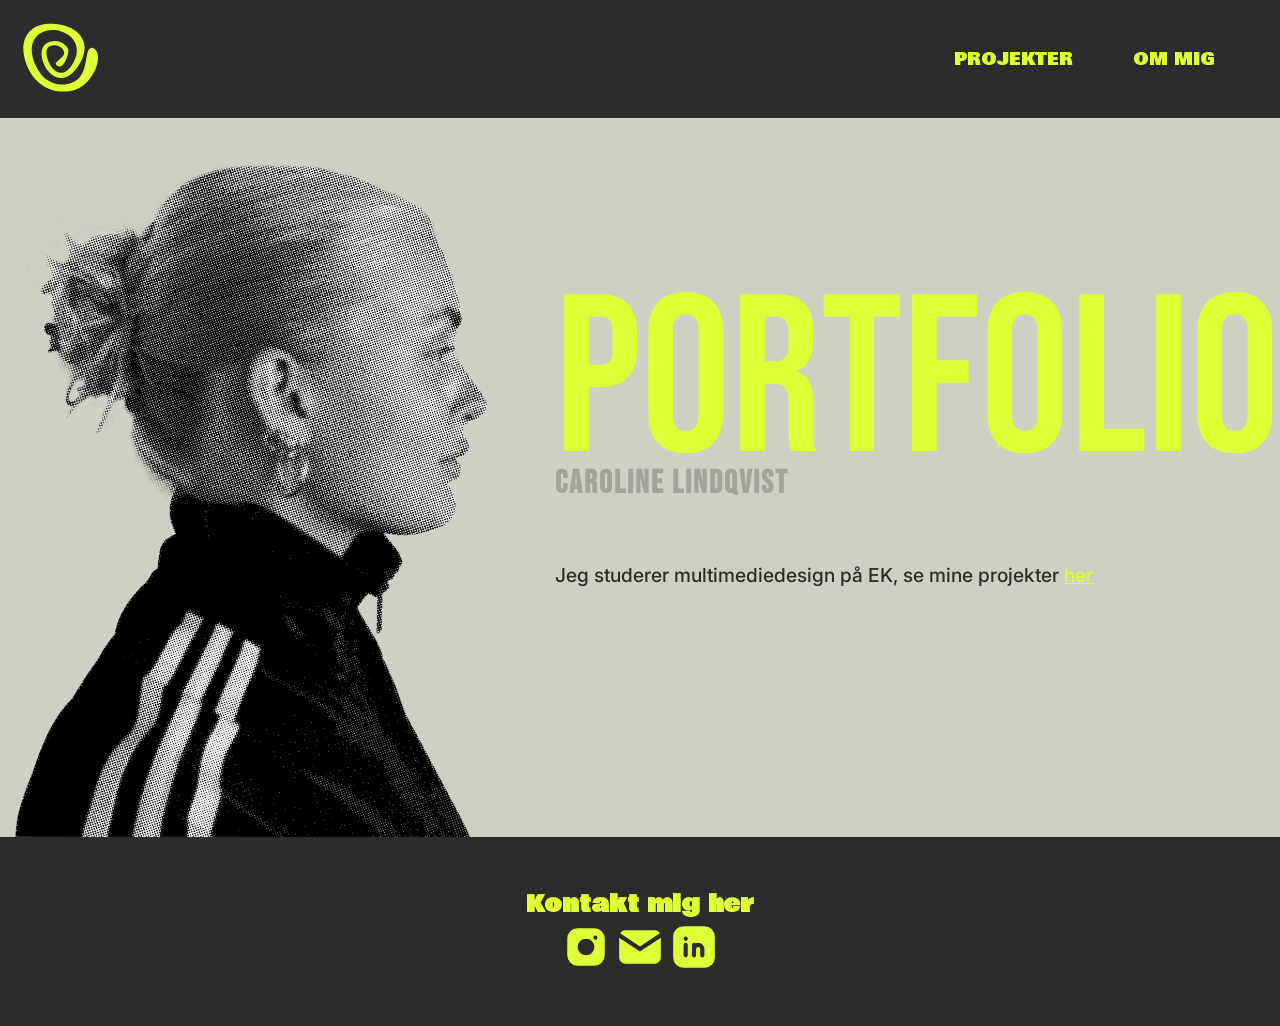
==== commit eb05c57a: "img igen" ====
--- a/index.html
+++ b/index.html
@@ -13,11 +13,6 @@
     <link rel="preconnect" href="https://fonts.googleapis.com">
     <link rel="preconnect" href="https://fonts.gstatic.com" crossorigin>
     <link href="https://fonts.googleapis.com/css2?family=Bebas+Neue&display=swap" rel="stylesheet">
-
-    <link rel="preconnect" href="https://fonts.googleapis.com">
-    <link rel="preconnect" href="https://fonts.gstatic.com" crossorigin>
-    <link href="https://fonts.googleapis.com/css2?family=Cabin:ital,wght@0,400..700;1,400..700&display=swap"
-        rel="stylesheet">
 
     <link rel="preconnect" href="https://fonts.googleapis.com">
     <link rel="preconnect" href="https://fonts.gstatic.com" crossorigin>
@@ -64,7 +59,7 @@
     <main id="hero">
 
 
-        <img src="img/potraet.webp" alt="potraet">
+        <img src="img/potraet.webp" width="967" height="1330" alt="potraet">
 
         <div class="hero-text">
             <h1>PORTFOLIO</h1>
--- a/generel.css
+++ b/generel.css
@@ -21,12 +21,6 @@
 /************ Fonts **************/
 .bebas-neue-regular {
   font-family: "Bebas Neue", sans-serif;
-  font-weight: 100;
-  font-style: normal;
-}
-
-.cabin {
-  font-family: "Cabin", sans-serif;
   font-weight: 100;
   font-style: normal;
 }
